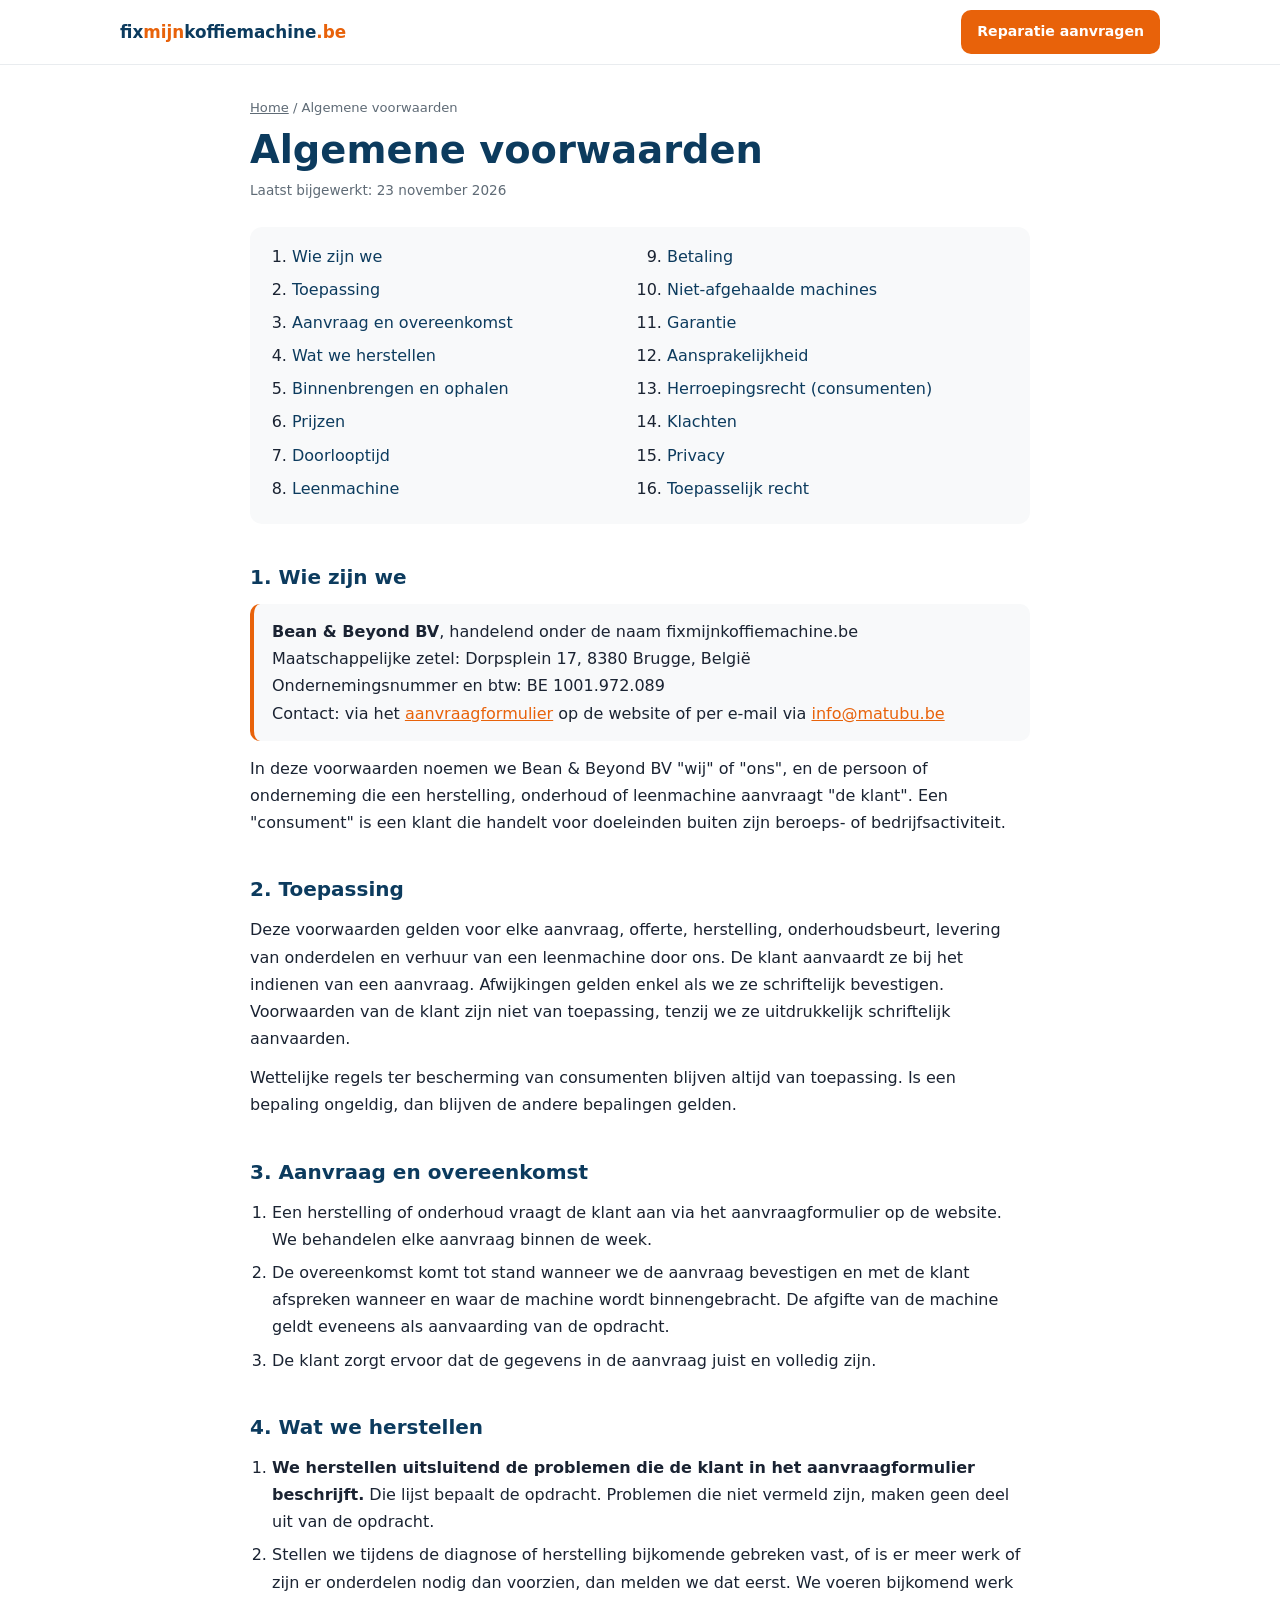
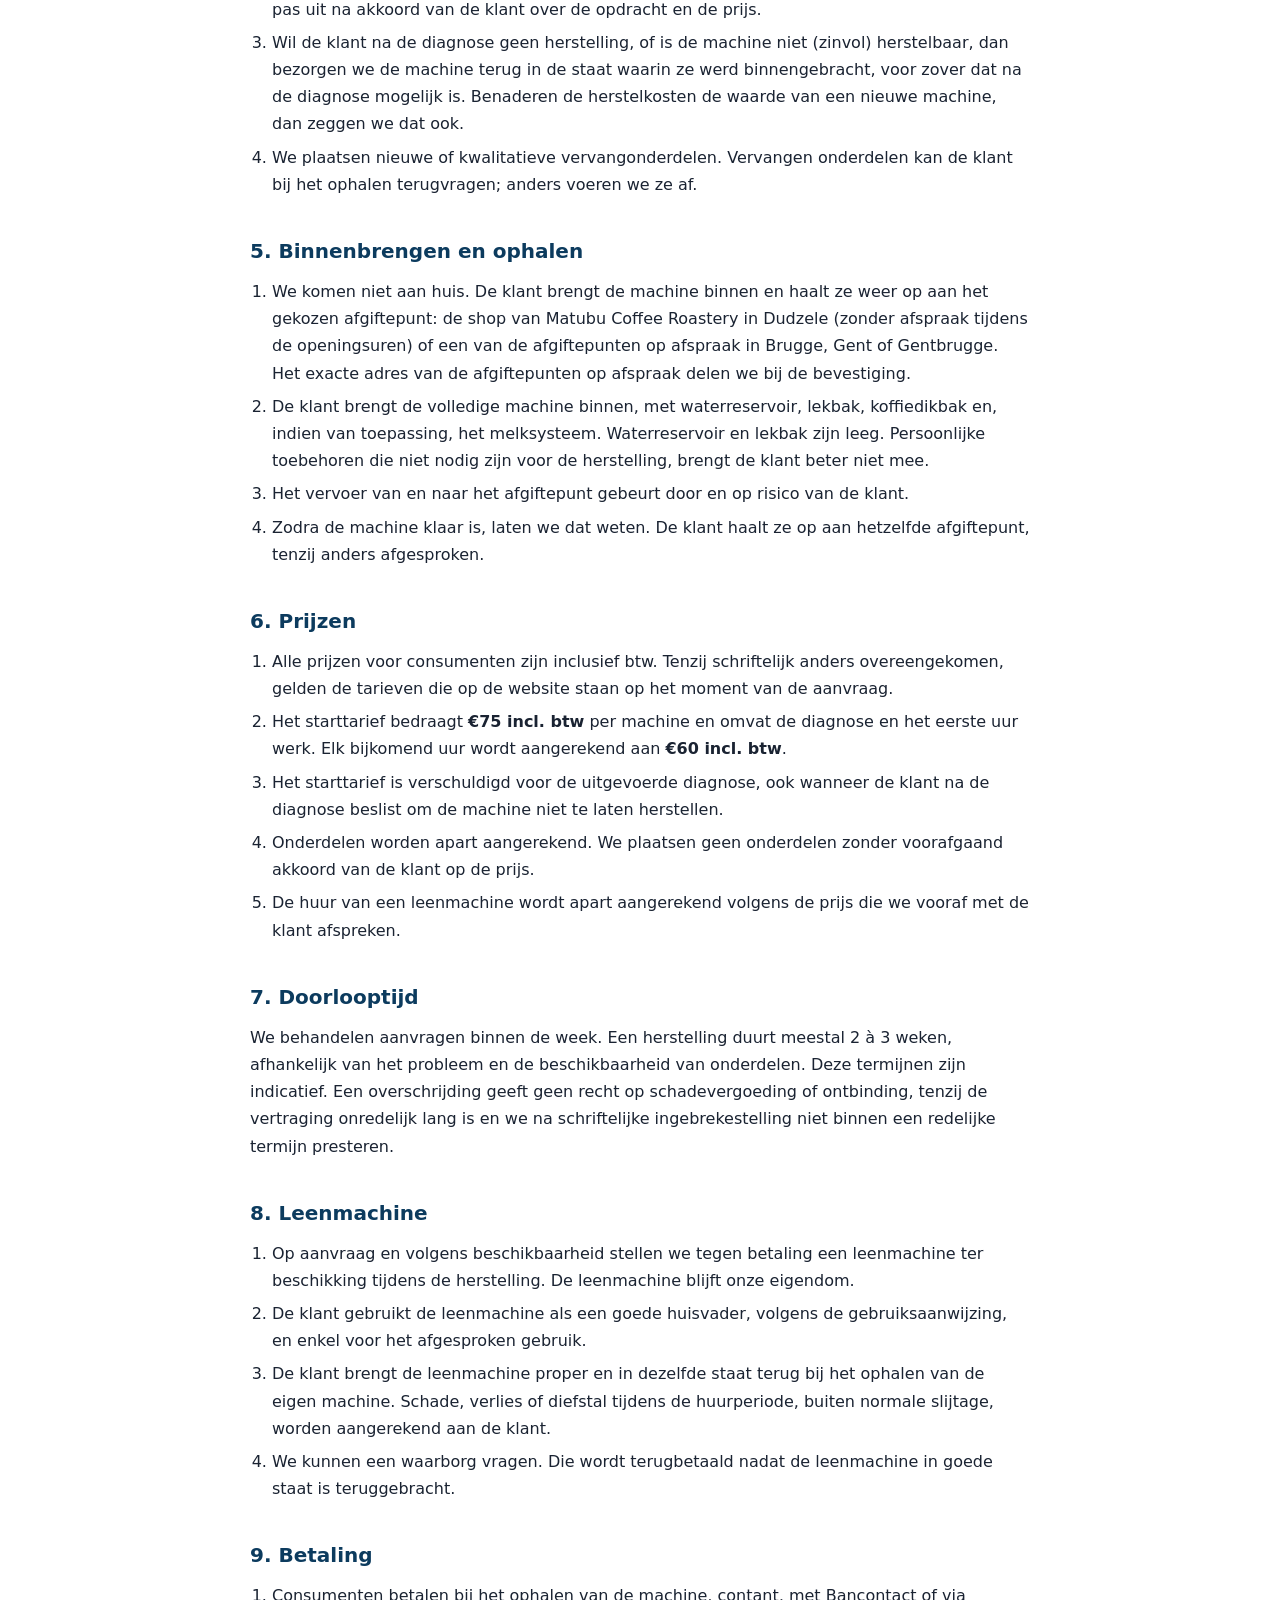
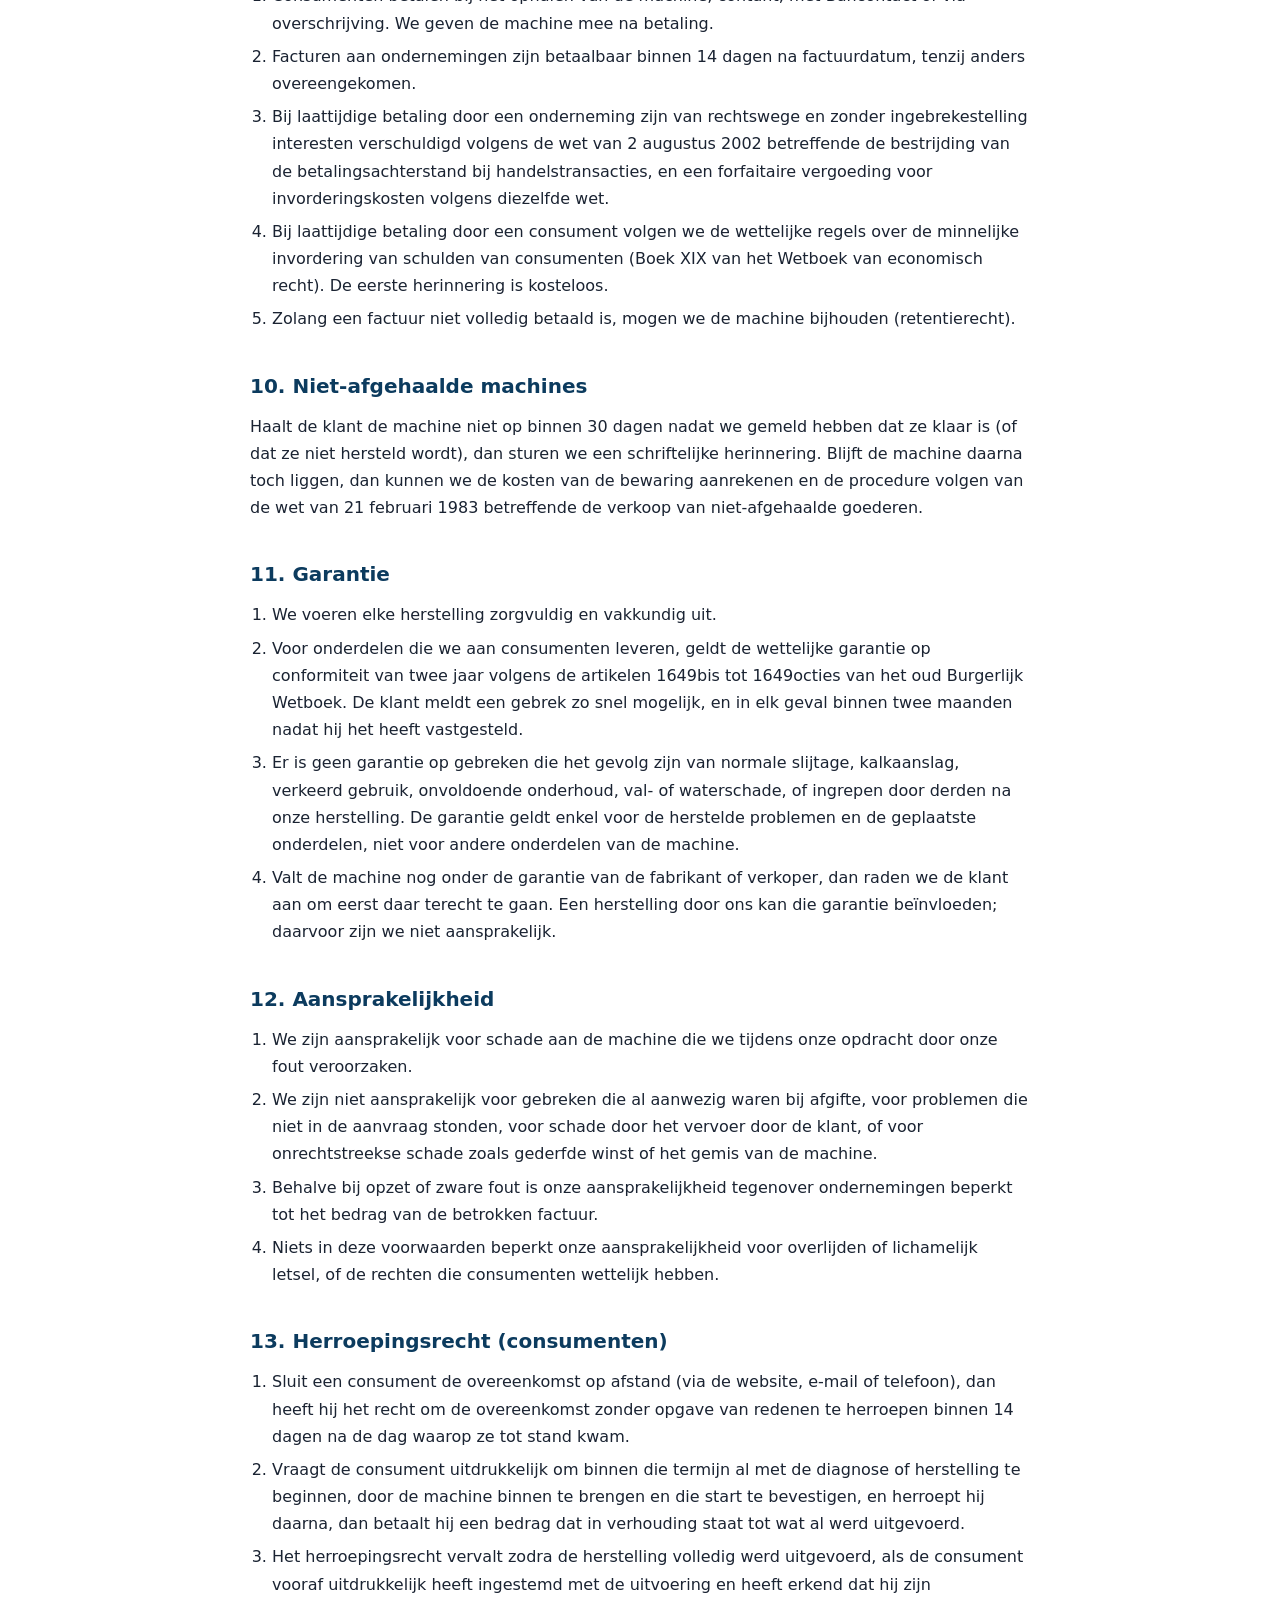
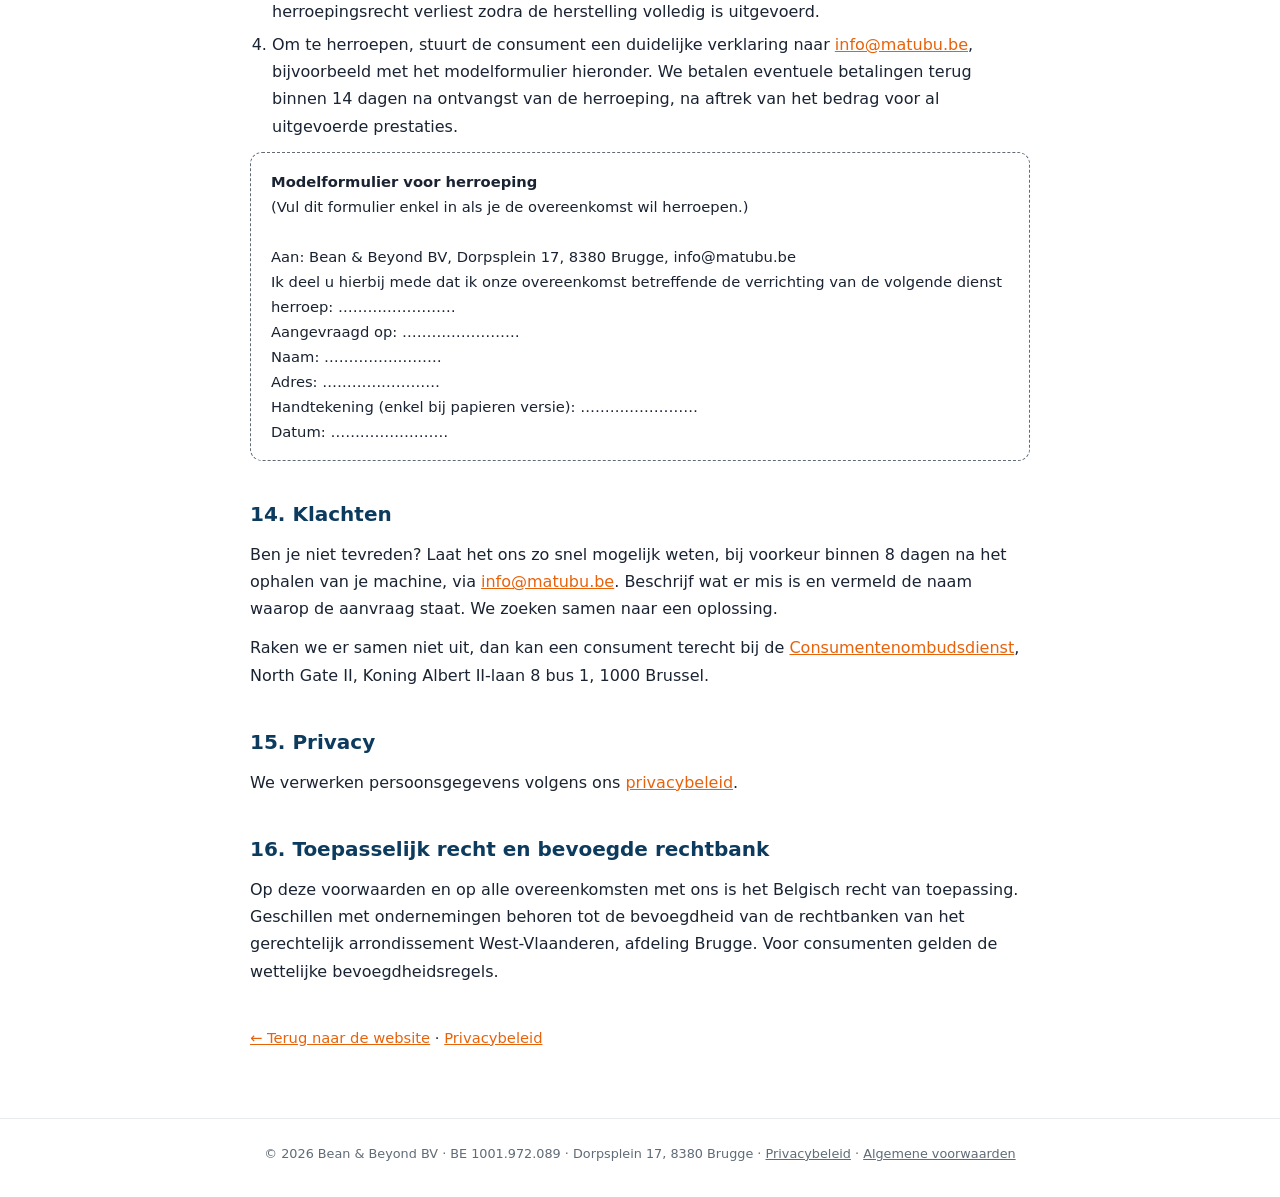
==== algemene-voorwaarden/index.html @ a1391d29 "Privacybeleid, algemene voorwaarden, gemiddelde prijs en afgiftepunt Gent Muide - Nieuwe pagina's /p" ====
<!DOCTYPE html>
<html lang="nl">
<head>
  <meta charset="UTF-8" />
  <meta name="viewport" content="width=device-width, initial-scale=1.0" />
  <title>Algemene voorwaarden | fixmijnkoffiemachine.be</title>
  <meta name="description" content="Algemene voorwaarden voor herstellingen, onderhoud en leenmachines van fixmijnkoffiemachine.be (Bean & Beyond BV)." />
  <link rel="canonical" href="https://fixmijnkoffiemachine.com/algemene-voorwaarden/" />
  <link rel="icon" href="/favicon.ico" sizes="48x48" />
  <link rel="icon" href="/favicon.svg" type="image/svg+xml" />
  <link rel="apple-touch-icon" href="/apple-touch-icon.png" />
  <meta name="theme-color" content="#E8620A" />
  <link rel="stylesheet" href="/legal.css" />
</head>
<body>

<header class="top">
  <div class="wrap">
    <a href="/" class="logo">fix<span>mijn</span>koffiemachine<span>.be</span></a>
    <a href="/#contact" class="cta">Reparatie aanvragen</a>
  </div>
</header>

<main class="wrap doc">
  <p class="crumb"><a href="/">Home</a> / Algemene voorwaarden</p>
  <h1>Algemene voorwaarden</h1>
  <p class="meta">Laatst bijgewerkt: 23 november 2026</p>

  <nav class="toc" aria-label="Inhoud">
    <ol>
      <li><a href="#art1">Wie zijn we</a></li>
      <li><a href="#art2">Toepassing</a></li>
      <li><a href="#art3">Aanvraag en overeenkomst</a></li>
      <li><a href="#art4">Wat we herstellen</a></li>
      <li><a href="#art5">Binnenbrengen en ophalen</a></li>
      <li><a href="#art6">Prijzen</a></li>
      <li><a href="#art7">Doorlooptijd</a></li>
      <li><a href="#art8">Leenmachine</a></li>
      <li><a href="#art9">Betaling</a></li>
      <li><a href="#art10">Niet-afgehaalde machines</a></li>
      <li><a href="#art11">Garantie</a></li>
      <li><a href="#art12">Aansprakelijkheid</a></li>
      <li><a href="#art13">Herroepingsrecht (consumenten)</a></li>
      <li><a href="#art14">Klachten</a></li>
      <li><a href="#art15">Privacy</a></li>
      <li><a href="#art16">Toepasselijk recht</a></li>
    </ol>
  </nav>

  <h2 id="art1">1. Wie zijn we</h2>
  <div class="card">
    <strong>Bean &amp; Beyond BV</strong>, handelend onder de naam fixmijnkoffiemachine.be<br>
    Maatschappelijke zetel: Dorpsplein 17, 8380 Brugge, België<br>
    Ondernemingsnummer en btw: BE 1001.972.089<br>
    Contact: via het <a href="/#contact">aanvraagformulier</a> op de website of per e-mail via <a href="mailto:info@matubu.be">info@matubu.be</a>
  </div>
  <p>In deze voorwaarden noemen we Bean &amp; Beyond BV "wij" of "ons", en de persoon of onderneming die een herstelling, onderhoud of leenmachine aanvraagt "de klant". Een "consument" is een klant die handelt voor doeleinden buiten zijn beroeps- of bedrijfsactiviteit.</p>

  <h2 id="art2">2. Toepassing</h2>
  <p>Deze voorwaarden gelden voor elke aanvraag, offerte, herstelling, onderhoudsbeurt, levering van onderdelen en verhuur van een leenmachine door ons. De klant aanvaardt ze bij het indienen van een aanvraag. Afwijkingen gelden enkel als we ze schriftelijk bevestigen. Voorwaarden van de klant zijn niet van toepassing, tenzij we ze uitdrukkelijk schriftelijk aanvaarden.</p>
  <p>Wettelijke regels ter bescherming van consumenten blijven altijd van toepassing. Is een bepaling ongeldig, dan blijven de andere bepalingen gelden.</p>

  <h2 id="art3">3. Aanvraag en overeenkomst</h2>
  <ol>
    <li>Een herstelling of onderhoud vraagt de klant aan via het aanvraagformulier op de website. We behandelen elke aanvraag binnen de week.</li>
    <li>De overeenkomst komt tot stand wanneer we de aanvraag bevestigen en met de klant afspreken wanneer en waar de machine wordt binnengebracht. De afgifte van de machine geldt eveneens als aanvaarding van de opdracht.</li>
    <li>De klant zorgt ervoor dat de gegevens in de aanvraag juist en volledig zijn.</li>
  </ol>

  <h2 id="art4">4. Wat we herstellen</h2>
  <ol>
    <li><strong>We herstellen uitsluitend de problemen die de klant in het aanvraagformulier beschrijft.</strong> Die lijst bepaalt de opdracht. Problemen die niet vermeld zijn, maken geen deel uit van de opdracht.</li>
    <li>Stellen we tijdens de diagnose of herstelling bijkomende gebreken vast, of is er meer werk of zijn er onderdelen nodig dan voorzien, dan melden we dat eerst. We voeren bijkomend werk pas uit na akkoord van de klant over de opdracht en de prijs.</li>
    <li>Wil de klant na de diagnose geen herstelling, of is de machine niet (zinvol) herstelbaar, dan bezorgen we de machine terug in de staat waarin ze werd binnengebracht, voor zover dat na de diagnose mogelijk is. Benaderen de herstelkosten de waarde van een nieuwe machine, dan zeggen we dat ook.</li>
    <li>We plaatsen nieuwe of kwalitatieve vervangonderdelen. Vervangen onderdelen kan de klant bij het ophalen terugvragen; anders voeren we ze af.</li>
  </ol>

  <h2 id="art5">5. Binnenbrengen en ophalen</h2>
  <ol>
    <li>We komen niet aan huis. De klant brengt de machine binnen en haalt ze weer op aan het gekozen afgiftepunt: de shop van Matubu Coffee Roastery in Dudzele (zonder afspraak tijdens de openingsuren) of een van de afgiftepunten op afspraak in Brugge, Gent of Gentbrugge. Het exacte adres van de afgiftepunten op afspraak delen we bij de bevestiging.</li>
    <li>De klant brengt de volledige machine binnen, met waterreservoir, lekbak, koffiedikbak en, indien van toepassing, het melksysteem. Waterreservoir en lekbak zijn leeg. Persoonlijke toebehoren die niet nodig zijn voor de herstelling, brengt de klant beter niet mee.</li>
    <li>Het vervoer van en naar het afgiftepunt gebeurt door en op risico van de klant.</li>
    <li>Zodra de machine klaar is, laten we dat weten. De klant haalt ze op aan hetzelfde afgiftepunt, tenzij anders afgesproken.</li>
  </ol>

  <h2 id="art6">6. Prijzen</h2>
  <ol>
    <li>Alle prijzen voor consumenten zijn inclusief btw. Tenzij schriftelijk anders overeengekomen, gelden de tarieven die op de website staan op het moment van de aanvraag.</li>
    <li>Het starttarief bedraagt <strong>€75 incl. btw</strong> per machine en omvat de diagnose en het eerste uur werk. Elk bijkomend uur wordt aangerekend aan <strong>€60 incl. btw</strong>.</li>
    <li>Het starttarief is verschuldigd voor de uitgevoerde diagnose, ook wanneer de klant na de diagnose beslist om de machine niet te laten herstellen.</li>
    <li>Onderdelen worden apart aangerekend. We plaatsen geen onderdelen zonder voorafgaand akkoord van de klant op de prijs.</li>
    <li>De huur van een leenmachine wordt apart aangerekend volgens de prijs die we vooraf met de klant afspreken.</li>
  </ol>

  <h2 id="art7">7. Doorlooptijd</h2>
  <p>We behandelen aanvragen binnen de week. Een herstelling duurt meestal 2 à 3 weken, afhankelijk van het probleem en de beschikbaarheid van onderdelen. Deze termijnen zijn indicatief. Een overschrijding geeft geen recht op schadevergoeding of ontbinding, tenzij de vertraging onredelijk lang is en we na schriftelijke ingebrekestelling niet binnen een redelijke termijn presteren.</p>

  <h2 id="art8">8. Leenmachine</h2>
  <ol>
    <li>Op aanvraag en volgens beschikbaarheid stellen we tegen betaling een leenmachine ter beschikking tijdens de herstelling. De leenmachine blijft onze eigendom.</li>
    <li>De klant gebruikt de leenmachine als een goede huisvader, volgens de gebruiksaanwijzing, en enkel voor het afgesproken gebruik.</li>
    <li>De klant brengt de leenmachine proper en in dezelfde staat terug bij het ophalen van de eigen machine. Schade, verlies of diefstal tijdens de huurperiode, buiten normale slijtage, worden aangerekend aan de klant.</li>
    <li>We kunnen een waarborg vragen. Die wordt terugbetaald nadat de leenmachine in goede staat is teruggebracht.</li>
  </ol>

  <h2 id="art9">9. Betaling</h2>
  <ol>
    <li>Consumenten betalen bij het ophalen van de machine, contant, met Bancontact of via overschrijving. We geven de machine mee na betaling.</li>
    <li>Facturen aan ondernemingen zijn betaalbaar binnen 14 dagen na factuurdatum, tenzij anders overeengekomen.</li>
    <li>Bij laattijdige betaling door een onderneming zijn van rechtswege en zonder ingebrekestelling interesten verschuldigd volgens de wet van 2 augustus 2002 betreffende de bestrijding van de betalingsachterstand bij handelstransacties, en een forfaitaire vergoeding voor invorderingskosten volgens diezelfde wet.</li>
    <li>Bij laattijdige betaling door een consument volgen we de wettelijke regels over de minnelijke invordering van schulden van consumenten (Boek XIX van het Wetboek van economisch recht). De eerste herinnering is kosteloos.</li>
    <li>Zolang een factuur niet volledig betaald is, mogen we de machine bijhouden (retentierecht).</li>
  </ol>

  <h2 id="art10">10. Niet-afgehaalde machines</h2>
  <p>Haalt de klant de machine niet op binnen 30 dagen nadat we gemeld hebben dat ze klaar is (of dat ze niet hersteld wordt), dan sturen we een schriftelijke herinnering. Blijft de machine daarna toch liggen, dan kunnen we de kosten van de bewaring aanrekenen en de procedure volgen van de wet van 21 februari 1983 betreffende de verkoop van niet-afgehaalde goederen.</p>

  <h2 id="art11">11. Garantie</h2>
  <ol>
    <li>We voeren elke herstelling zorgvuldig en vakkundig uit.</li>
    <li>Voor onderdelen die we aan consumenten leveren, geldt de wettelijke garantie op conformiteit van twee jaar volgens de artikelen 1649bis tot 1649octies van het oud Burgerlijk Wetboek. De klant meldt een gebrek zo snel mogelijk, en in elk geval binnen twee maanden nadat hij het heeft vastgesteld.</li>
    <li>Er is geen garantie op gebreken die het gevolg zijn van normale slijtage, kalkaanslag, verkeerd gebruik, onvoldoende onderhoud, val- of waterschade, of ingrepen door derden na onze herstelling. De garantie geldt enkel voor de herstelde problemen en de geplaatste onderdelen, niet voor andere onderdelen van de machine.</li>
    <li>Valt de machine nog onder de garantie van de fabrikant of verkoper, dan raden we de klant aan om eerst daar terecht te gaan. Een herstelling door ons kan die garantie beïnvloeden; daarvoor zijn we niet aansprakelijk.</li>
  </ol>

  <h2 id="art12">12. Aansprakelijkheid</h2>
  <ol>
    <li>We zijn aansprakelijk voor schade aan de machine die we tijdens onze opdracht door onze fout veroorzaken.</li>
    <li>We zijn niet aansprakelijk voor gebreken die al aanwezig waren bij afgifte, voor problemen die niet in de aanvraag stonden, voor schade door het vervoer door de klant, of voor onrechtstreekse schade zoals gederfde winst of het gemis van de machine.</li>
    <li>Behalve bij opzet of zware fout is onze aansprakelijkheid tegenover ondernemingen beperkt tot het bedrag van de betrokken factuur.</li>
    <li>Niets in deze voorwaarden beperkt onze aansprakelijkheid voor overlijden of lichamelijk letsel, of de rechten die consumenten wettelijk hebben.</li>
  </ol>

  <h2 id="art13">13. Herroepingsrecht (consumenten)</h2>
  <ol>
    <li>Sluit een consument de overeenkomst op afstand (via de website, e-mail of telefoon), dan heeft hij het recht om de overeenkomst zonder opgave van redenen te herroepen binnen 14 dagen na de dag waarop ze tot stand kwam.</li>
    <li>Vraagt de consument uitdrukkelijk om binnen die termijn al met de diagnose of herstelling te beginnen, door de machine binnen te brengen en die start te bevestigen, en herroept hij daarna, dan betaalt hij een bedrag dat in verhouding staat tot wat al werd uitgevoerd.</li>
    <li>Het herroepingsrecht vervalt zodra de herstelling volledig werd uitgevoerd, als de consument vooraf uitdrukkelijk heeft ingestemd met de uitvoering en heeft erkend dat hij zijn herroepingsrecht verliest zodra de herstelling volledig is uitgevoerd.</li>
    <li>Om te herroepen, stuurt de consument een duidelijke verklaring naar <a href="mailto:info@matubu.be">info@matubu.be</a>, bijvoorbeeld met het modelformulier hieronder. We betalen eventuele betalingen terug binnen 14 dagen na ontvangst van de herroeping, na aftrek van het bedrag voor al uitgevoerde prestaties.</li>
  </ol>
  <div class="model">
    <strong>Modelformulier voor herroeping</strong><br>
    (Vul dit formulier enkel in als je de overeenkomst wil herroepen.)<br><br>
    Aan: Bean &amp; Beyond BV, Dorpsplein 17, 8380 Brugge, info@matubu.be<br>
    Ik deel u hierbij mede dat ik onze overeenkomst betreffende de verrichting van de volgende dienst herroep: ……………………<br>
    Aangevraagd op: ……………………<br>
    Naam: ……………………<br>
    Adres: ……………………<br>
    Handtekening (enkel bij papieren versie): ……………………<br>
    Datum: ……………………
  </div>

  <h2 id="art14">14. Klachten</h2>
  <p>Ben je niet tevreden? Laat het ons zo snel mogelijk weten, bij voorkeur binnen 8 dagen na het ophalen van je machine, via <a href="mailto:info@matubu.be">info@matubu.be</a>. Beschrijf wat er mis is en vermeld de naam waarop de aanvraag staat. We zoeken samen naar een oplossing.</p>
  <p>Raken we er samen niet uit, dan kan een consument terecht bij de <a href="https://consumentenombudsdienst.be" target="_blank" rel="noopener">Consumentenombudsdienst</a>, North Gate II, Koning Albert II-laan 8 bus 1, 1000 Brussel.</p>

  <h2 id="art15">15. Privacy</h2>
  <p>We verwerken persoonsgegevens volgens ons <a href="/privacybeleid/">privacybeleid</a>.</p>

  <h2 id="art16">16. Toepasselijk recht en bevoegde rechtbank</h2>
  <p>Op deze voorwaarden en op alle overeenkomsten met ons is het Belgisch recht van toepassing. Geschillen met ondernemingen behoren tot de bevoegdheid van de rechtbanken van het gerechtelijk arrondissement West-Vlaanderen, afdeling Brugge. Voor consumenten gelden de wettelijke bevoegdheidsregels.</p>

  <p class="back"><a href="/">&larr; Terug naar de website</a> · <a href="/privacybeleid/">Privacybeleid</a></p>
</main>

<footer class="foot">
  © 2026 Bean &amp; Beyond BV · BE 1001.972.089 · Dorpsplein 17, 8380 Brugge ·
  <a href="/privacybeleid/">Privacybeleid</a> · <a href="/algemene-voorwaarden/">Algemene voorwaarden</a>
</footer>

</body>
</html>
---- legal.css ----
/* Stijl voor juridische pagina's (privacybeleid, algemene voorwaarden). Systeemlettertype: geen externe fonts. */
*, *::before, *::after { box-sizing: border-box; margin: 0; padding: 0; }
:root {
  --blue: #0C3B5E; --blue-dark: #082C46; --orange: #E8620A; --orange-hover: #CC5208;
  --gray-50: #F8F9FA; --gray-200: #E9ECEF; --gray-600: #5F6B76; --text: #1A2332;
}
body { font-family: system-ui, -apple-system, 'Segoe UI', Roboto, Arial, sans-serif; color: var(--text); background: #fff; line-height: 1.7; }
a { color: var(--orange); }
.wrap { max-width: 820px; margin: 0 auto; padding: 0 20px; }
.top { background: #fff; border-bottom: 1px solid var(--gray-200); position: sticky; top: 0; z-index: 10; }
.top .wrap { max-width: 1080px; display: flex; align-items: center; justify-content: space-between; height: 64px; gap: 12px; }
.logo { font-weight: 800; font-size: 1.05rem; color: var(--blue); text-decoration: none; white-space: nowrap; }
.logo span { color: var(--orange); }
.cta { background: var(--orange); color: #fff; text-decoration: none; font-weight: 700; font-size: .88rem; padding: 10px 16px; border-radius: 10px; white-space: nowrap; }
.cta:hover { background: var(--orange-hover); }
.doc { padding-top: 32px; padding-bottom: 56px; }
.crumb { font-size: .82rem; color: var(--gray-600); margin-bottom: 8px; }
.crumb a { color: var(--gray-600); }
h1 { font-size: clamp(1.8rem, 4vw, 2.4rem); color: var(--blue); line-height: 1.2; }
.meta { font-size: .85rem; color: var(--gray-600); margin: 6px 0 24px; }
h2 { font-size: 1.25rem; color: var(--blue); margin: 36px 0 10px; scroll-margin-top: 80px; }
h3 { font-size: 1rem; color: var(--blue); margin: 18px 0 6px; }
p { margin-bottom: 12px; }
ul, ol { margin: 0 0 12px 22px; }
li { margin-bottom: 6px; }
.card { background: var(--gray-50); border-left: 4px solid var(--orange); border-radius: 10px; padding: 14px 18px; margin: 10px 0 14px; }
.toc { background: var(--gray-50); border-radius: 12px; padding: 16px 20px; margin: 20px 0 8px; }
.toc ol { margin-bottom: 0; columns: 2; column-gap: 32px; }
.toc a { color: var(--blue); text-decoration: none; }
.toc a:hover { color: var(--orange); }
table { width: 100%; border-collapse: collapse; margin: 10px 0 16px; font-size: .92rem; }
th, td { text-align: left; padding: 10px 12px; border-bottom: 1px solid var(--gray-200); vertical-align: top; }
th { background: var(--gray-50); color: var(--blue); }
.model { border: 1.5px dashed var(--gray-600); border-radius: 12px; padding: 16px 20px; margin: 12px 0; font-size: .92rem; }
.back { margin-top: 40px; font-size: .92rem; }
.foot { text-align: center; font-size: .8rem; color: var(--gray-600); padding: 24px 20px 32px; border-top: 1px solid var(--gray-200); }
.foot a { color: var(--gray-600); }
@media (max-width: 600px) {
  .toc ol { columns: 1; }
  .cta { padding: 8px 12px; font-size: .8rem; }
  .logo { font-size: .95rem; }
  th, td { padding: 8px; }
}
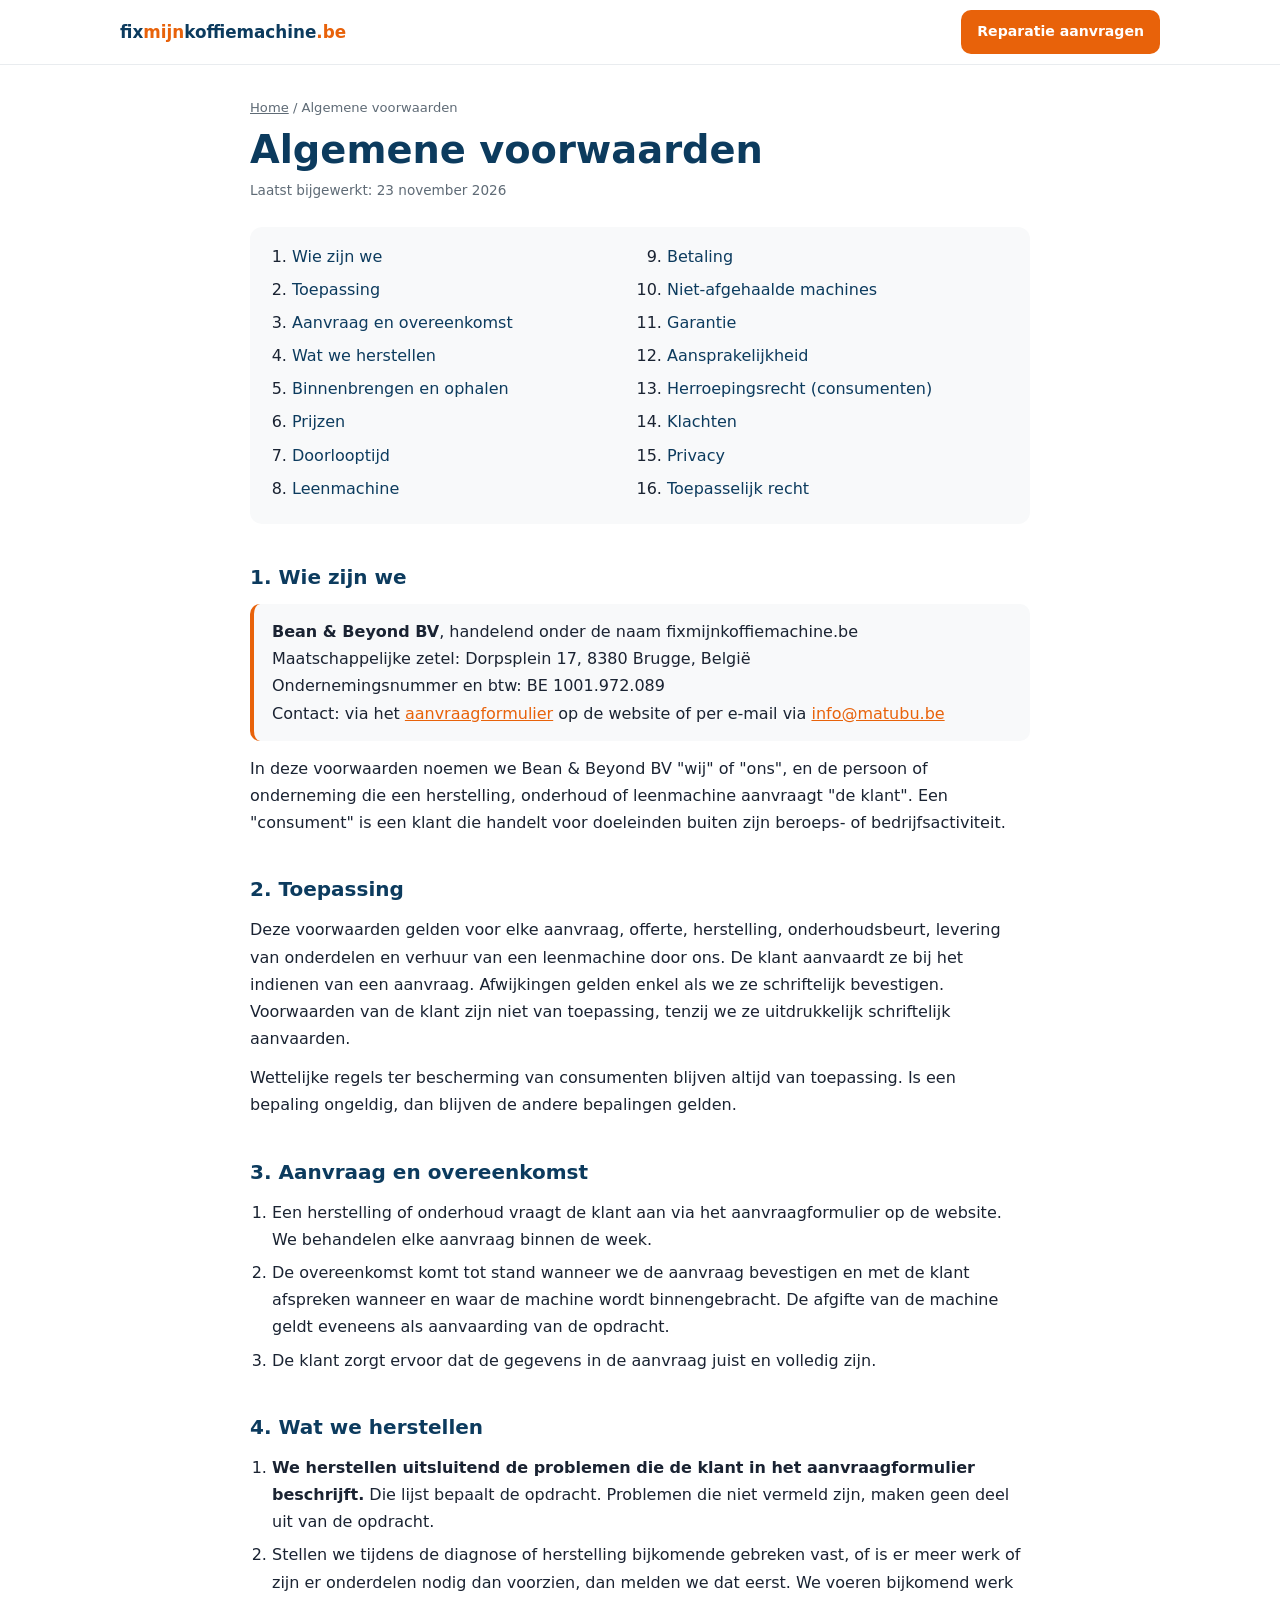
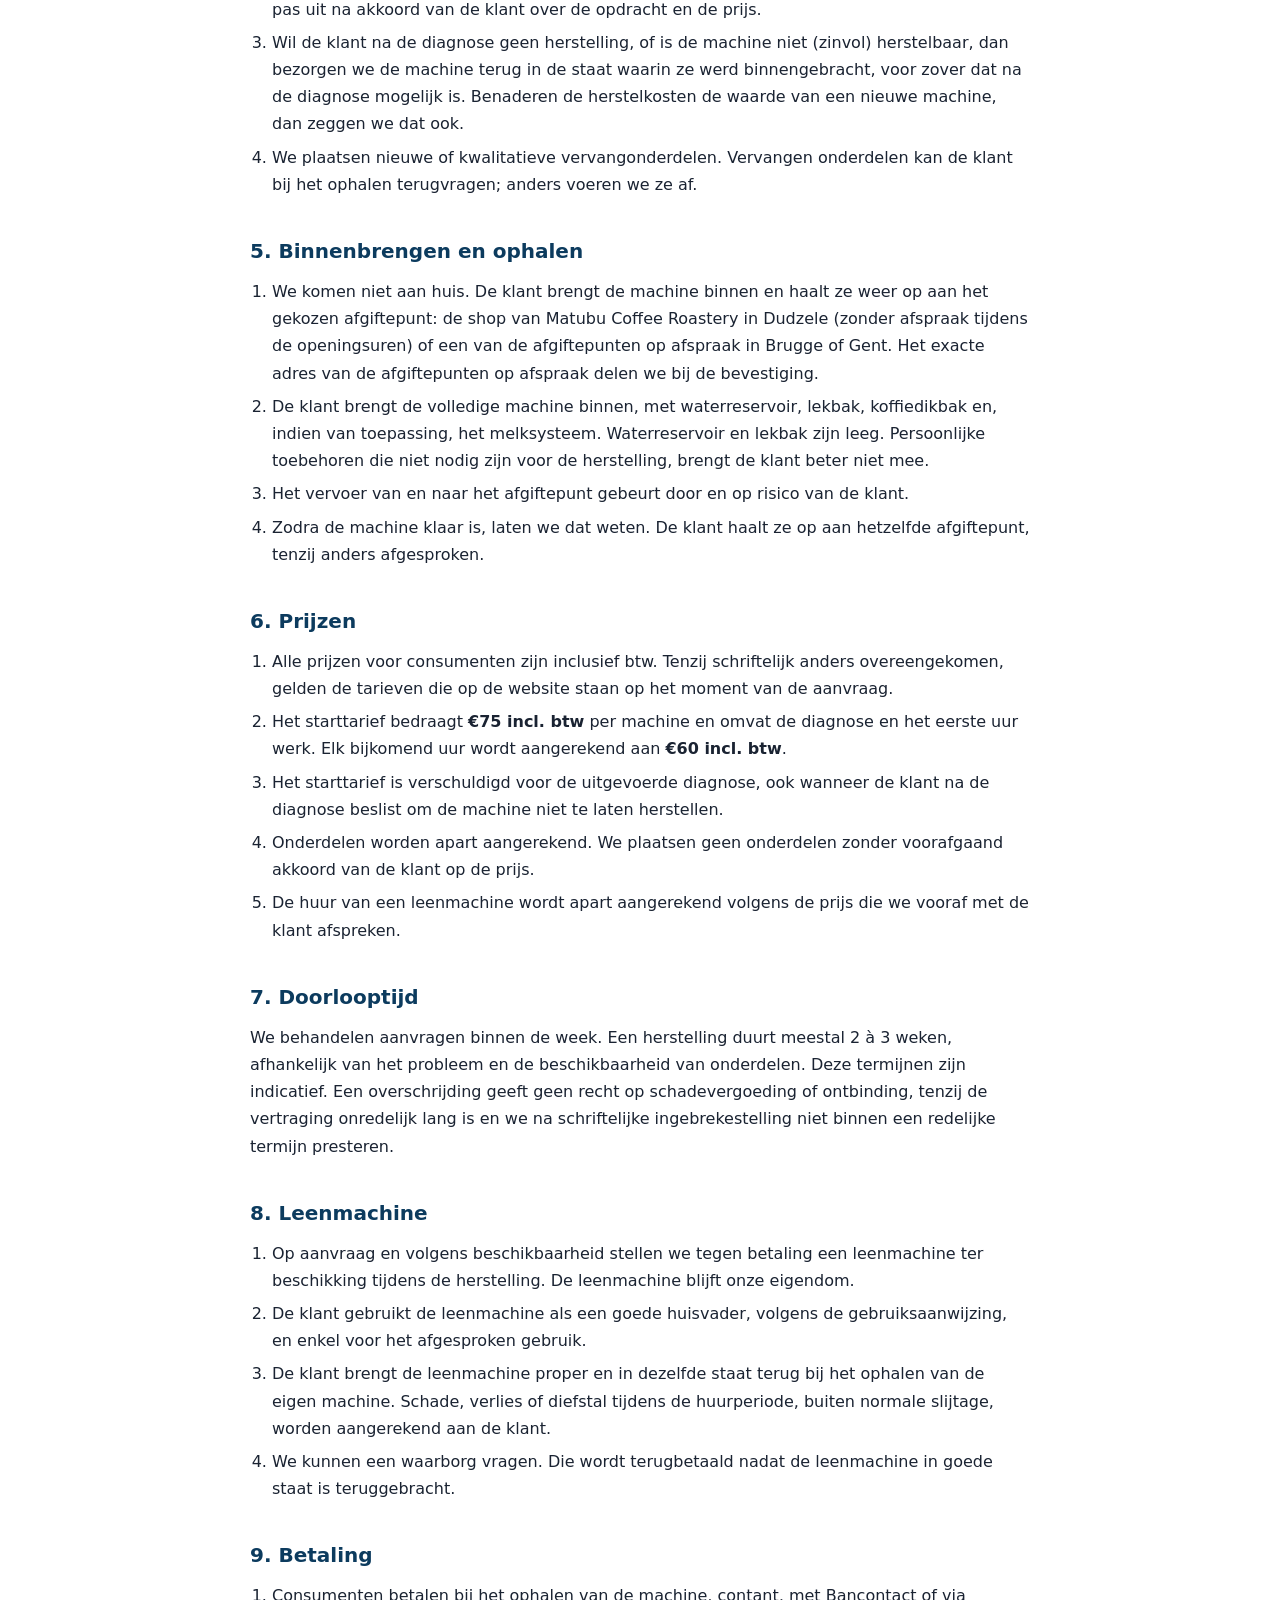
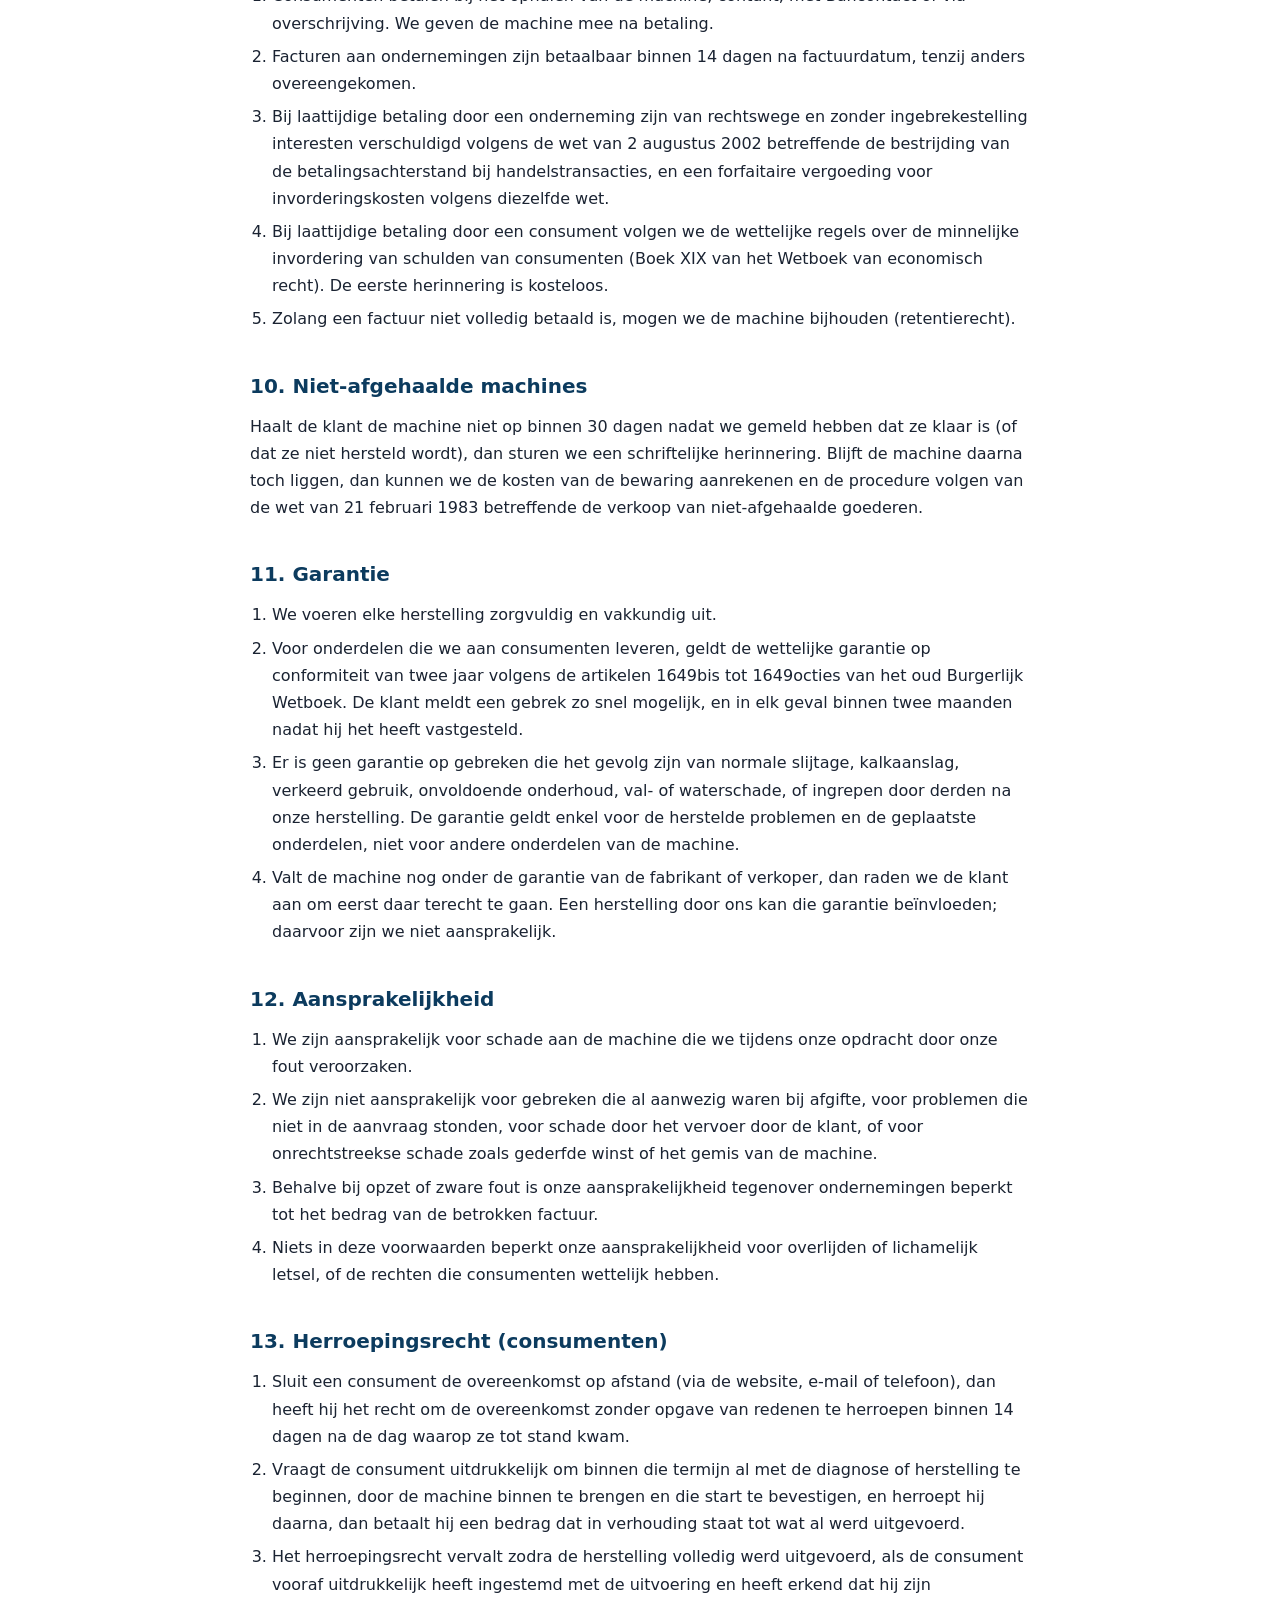
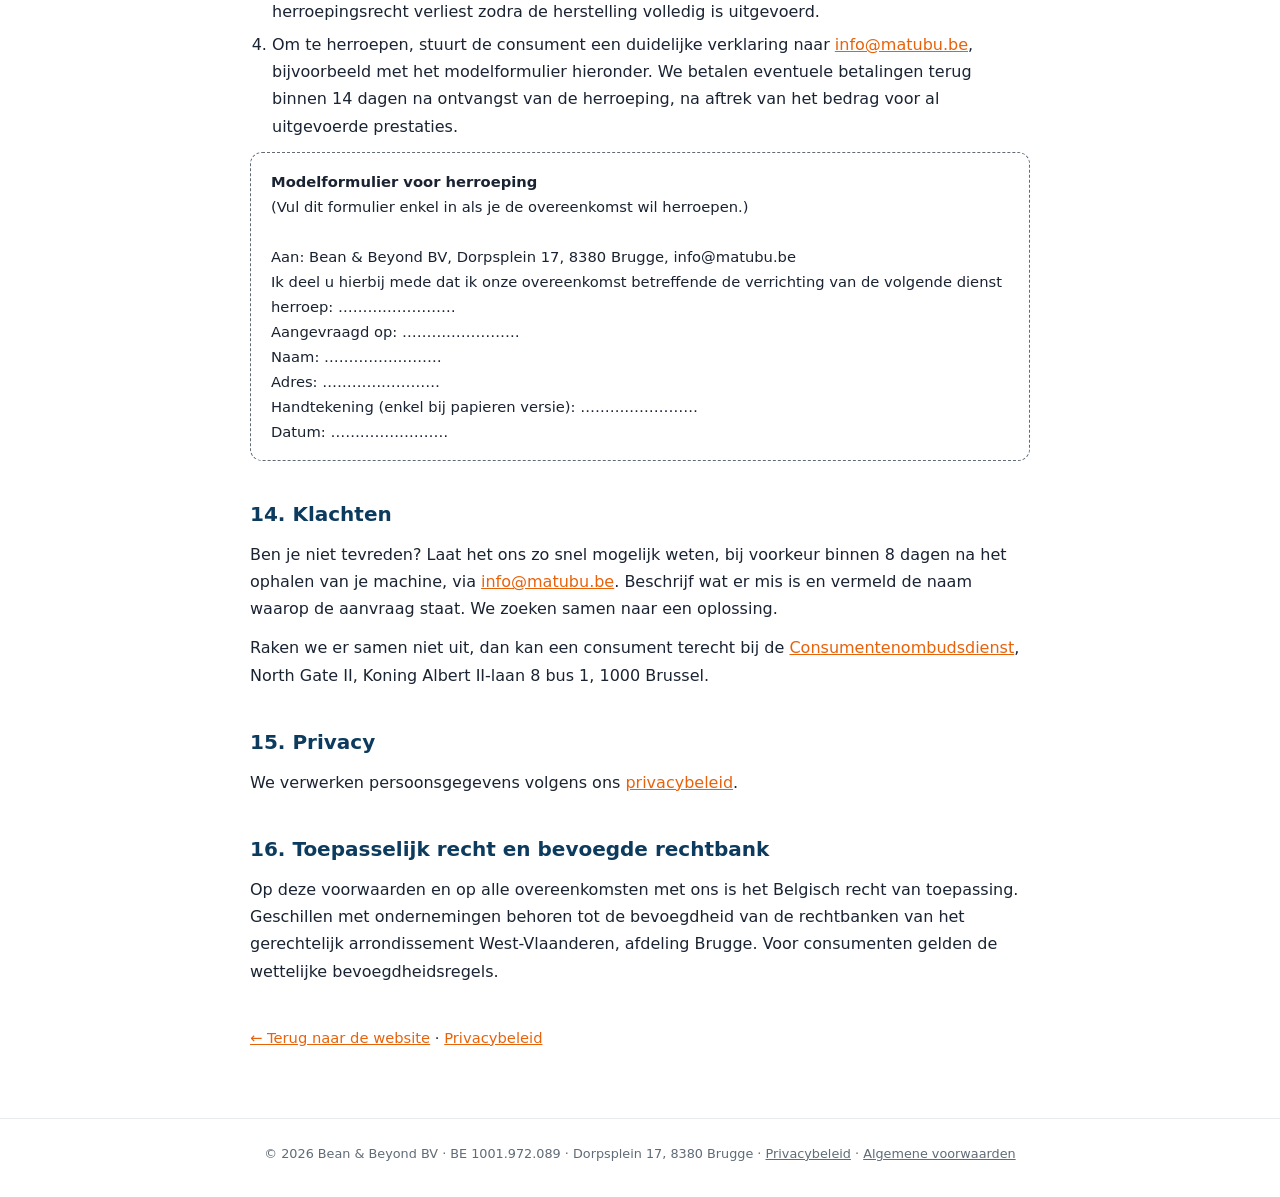
==== commit cba9dc6c: "Gentbrugge benoemd als deel van Gent (Gent - Gentbrugge) - Afgiftepunt heet nu 'Gent - Gentbrugge' i" ====
--- a/algemene-voorwaarden/index.html
+++ b/algemene-voorwaarden/index.html
@@ -77,7 +77,7 @@
 
   <h2 id="art5">5. Binnenbrengen en ophalen</h2>
   <ol>
-    <li>We komen niet aan huis. De klant brengt de machine binnen en haalt ze weer op aan het gekozen afgiftepunt: de shop van Matubu Coffee Roastery in Dudzele (zonder afspraak tijdens de openingsuren) of een van de afgiftepunten op afspraak in Brugge, Gent of Gentbrugge. Het exacte adres van de afgiftepunten op afspraak delen we bij de bevestiging.</li>
+    <li>We komen niet aan huis. De klant brengt de machine binnen en haalt ze weer op aan het gekozen afgiftepunt: de shop van Matubu Coffee Roastery in Dudzele (zonder afspraak tijdens de openingsuren) of een van de afgiftepunten op afspraak in Brugge of Gent. Het exacte adres van de afgiftepunten op afspraak delen we bij de bevestiging.</li>
     <li>De klant brengt de volledige machine binnen, met waterreservoir, lekbak, koffiedikbak en, indien van toepassing, het melksysteem. Waterreservoir en lekbak zijn leeg. Persoonlijke toebehoren die niet nodig zijn voor de herstelling, brengt de klant beter niet mee.</li>
     <li>Het vervoer van en naar het afgiftepunt gebeurt door en op risico van de klant.</li>
     <li>Zodra de machine klaar is, laten we dat weten. De klant haalt ze op aan hetzelfde afgiftepunt, tenzij anders afgesproken.</li>
